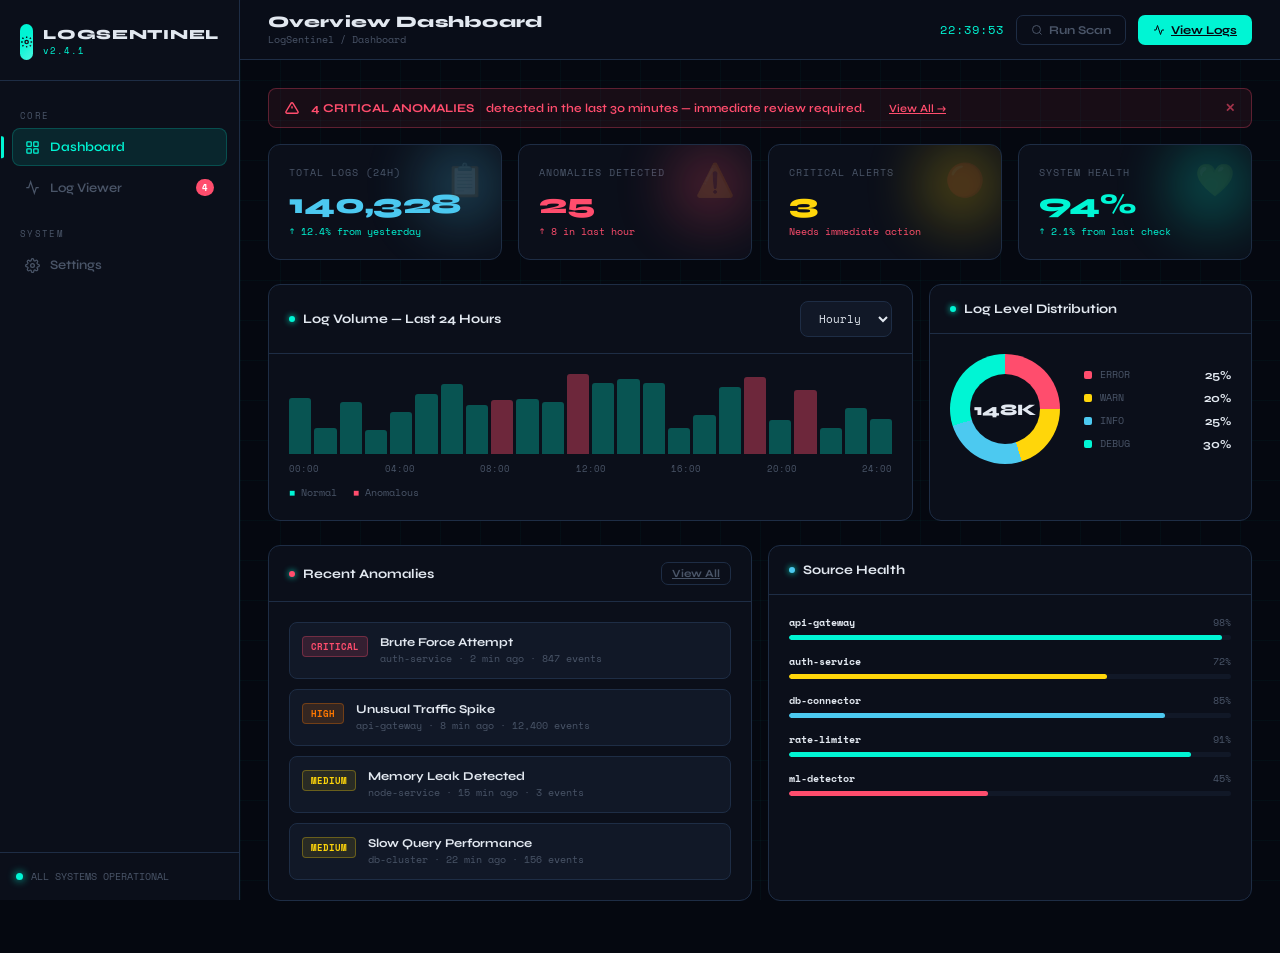
==== Frontend/Index.html @ 2649eaef "log-sentinelI" ====
<!DOCTYPE html>
<html lang="en">
<head>
  <meta charset="UTF-8" />
  <meta name="viewport" content="width=device-width, initial-scale=1.0" />
  <title>LogSentinel — Dashboard</title>
  <link rel="stylesheet" href="Css/style.css" />
</head>
<body>

<div class="app-shell">

  <!-- ═══════════════ SIDEBAR ═══════════════ -->
  <aside class="sidebar">
    <div class="sidebar-brand">
      <a class="brand-logo" href="index.html">
        <div class="brand-icon">
          <svg width="18" height="18" viewBox="0 0 24 24" fill="none" stroke="currentColor" stroke-width="2.5">
            <circle cx="12" cy="12" r="3"/>
            <path d="M12 2v3M12 19v3M4.22 4.22l2.12 2.12M17.66 17.66l2.12 2.12M2 12h3M19 12h3M4.22 19.78l2.12-2.12M17.66 6.34l2.12-2.12"/>
          </svg>
        </div>
        <div>
          <span class="brand-name">LogSentinel</span>
          <span class="brand-sub">v2.4.1 </span>
        </div>
      </a>
    </div>

    <nav class="sidebar-nav">
      <div class="nav-section-label">Core</div>

      <a class="nav-item active" href="index.html">
        <svg width="15" height="15" viewBox="0 0 24 24" fill="none" stroke="currentColor" stroke-width="2">
          <rect x="3" y="3" width="7" height="7" rx="1"/><rect x="14" y="3" width="7" height="7" rx="1"/>
          <rect x="3" y="14" width="7" height="7" rx="1"/><rect x="14" y="14" width="7" height="7" rx="1"/>
        </svg>
        Dashboard
      </a>

      <a class="nav-item" href="logs.html">
        <svg width="15" height="15" viewBox="0 0 24 24" fill="none" stroke="currentColor" stroke-width="2">
          <polyline points="22 12 18 12 15 21 9 3 6 12 2 12"/>
        </svg>
        Log Viewer
        <span class="nav-badge" id="anomaly-badge">4</span>
      </a>

      <div class="nav-section-label" style="margin-top:8px">System</div>

      <a class="nav-item" href="settings.html">
        <svg width="15" height="15" viewBox="0 0 24 24" fill="none" stroke="currentColor" stroke-width="2">
          <circle cx="12" cy="12" r="3"/>
          <path d="M19.4 15a1.65 1.65 0 00.33 1.82l.06.06a2 2 0 010 2.83 2 2 0 01-2.83 0l-.06-.06a1.65 1.65 0 00-1.82-.33 1.65 1.65 0 00-1 1.51V21a2 2 0 01-4 0v-.09A1.65 1.65 0 009 19.4a1.65 1.65 0 00-1.82.33l-.06.06a2 2 0 01-2.83-2.83l.06-.06A1.65 1.65 0 004.68 15a1.65 1.65 0 00-1.51-1H3a2 2 0 010-4h.09A1.65 1.65 0 004.6 9a1.65 1.65 0 00-.33-1.82l-.06-.06a2 2 0 012.83-2.83l.06.06A1.65 1.65 0 009 4.68a1.65 1.65 0 001-1.51V3a2 2 0 014 0v.09a1.65 1.65 0 001 1.51 1.65 1.65 0 001.82-.33l.06-.06a2 2 0 012.83 2.83l-.06.06A1.65 1.65 0 0019.4 9a1.65 1.65 0 001.51 1H21a2 2 0 010 4h-.09a1.65 1.65 0 00-1.51 1z"/>
        </svg>
        Settings
      </a>
    </nav>

    <div class="sidebar-footer">
      <div class="system-status">
        <div class="status-dot"></div>
        ALL SYSTEMS OPERATIONAL
      </div>
    </div>
  </aside>

  <!-- ═══════════════ MAIN ═══════════════ -->
  <div class="main">

    <header class="header">
      <div class="header-left">
        <div class="page-title">Overview Dashboard</div>
        <div class="page-breadcrumb">LogSentinel / Dashboard</div>
      </div>
      <div class="header-right">
        <div class="header-clock" id="clock">--:--:--</div>
        <button class="btn btn-ghost" id="scan-btn" onclick="triggerScan()">
          <svg width="12" height="12" viewBox="0 0 24 24" fill="none" stroke="currentColor" stroke-width="2">
            <circle cx="11" cy="11" r="8"/><line x1="21" y1="21" x2="16.65" y2="16.65"/>
          </svg>
          Run Scan
        </button>
        <a class="btn btn-primary" href="logs.html">
          <svg width="12" height="12" viewBox="0 0 24 24" fill="none" stroke="currentColor" stroke-width="2">
            <polyline points="22 12 18 12 15 21 9 3 6 12 2 12"/>
          </svg>
          View Logs
        </a>
      </div>
    </header>

    <div class="page-content">

      <!-- Critical Alert -->
      <div class="alert-strip danger" id="critical-alert">
        <svg width="14" height="14" viewBox="0 0 24 24" fill="none" stroke="currentColor" stroke-width="2.5">
          <path d="M10.29 3.86L1.82 18a2 2 0 001.71 3h16.94a2 2 0 001.71-3L13.71 3.86a2 2 0 00-3.42 0z"/>
          <line x1="12" y1="9" x2="12" y2="13"/><line x1="12" y1="17" x2="12.01" y2="17"/>
        </svg>
        <strong>4 CRITICAL ANOMALIES</strong> detected in the last 30 minutes — immediate review required.
        <a href="logs.html" style="margin-left:12px;color:inherit;font-size:11px;text-decoration:underline">View All →</a>
        <span style="margin-left:auto;cursor:pointer;opacity:0.6" onclick="this.parentElement.style.display='none'">✕</span>
      </div>

      <!-- Stats -->
      <div class="stats-grid">
        <div class="stat-card info">
          <div class="stat-label">Total Logs (24h)</div>
          <div class="stat-value" id="stat-total">0</div>
          <div class="stat-change up">↑ 12.4% from yesterday</div>
          <div class="stat-icon">📋</div>
        </div>
        <div class="stat-card danger">
          <div class="stat-label">Anomalies Detected</div>
          <div class="stat-value" id="stat-anomaly">0</div>
          <div class="stat-change down">↑ 8 in last hour</div>
          <div class="stat-icon">⚠️</div>
        </div>
        <div class="stat-card warning">
          <div class="stat-label">Critical Alerts</div>
          <div class="stat-value" id="stat-critical">0</div>
          <div class="stat-change down">Needs immediate action</div>
          <div class="stat-icon">🔴</div>
        </div>
        <div class="stat-card success">
          <div class="stat-label">System Health</div>
          <div class="stat-value" id="stat-health">--</div>
          <div class="stat-change up">↑ 2.1% from last check</div>
          <div class="stat-icon">💚</div>
        </div>
      </div>

      <!-- Volume chart + donut -->
      <div class="content-grid wide">
        <div class="panel">
          <div class="panel-header">
            <div class="panel-title">
              <span class="panel-title-dot"></span>
              Log Volume — Last 24 Hours
            </div>
            <select class="select-input" onchange="updateChart(this.value)">
              <option>Hourly</option>
              <option>6-Hour</option>
              <option>Daily</option>
            </select>
          </div>
          <div class="panel-body">
            <div class="mini-bar-chart" id="volume-chart"></div>
            <div class="chart-labels" id="chart-labels"></div>
            <div class="chart-legend">
              <span><span style="color:var(--accent)">■</span> Normal</span>
              <span><span style="color:var(--danger)">■</span> Anomalous</span>
            </div>
          </div>
        </div>

        <div class="panel">
          <div class="panel-header">
            <div class="panel-title">
              <span class="panel-title-dot"></span>
              Log Level Distribution
            </div>
          </div>
          <div class="panel-body">
            <div class="donut-wrap">
              <div class="donut" style="position:relative">
                <span class="donut-center">148K</span>
              </div>
              <div class="donut-legend">
                <div class="legend-item">
                  <div class="legend-dot" style="background:var(--danger)"></div>
                  <span class="legend-label">ERROR</span>
                  <span class="legend-val">25%</span>
                </div>
                <div class="legend-item">
                  <div class="legend-dot" style="background:var(--warning)"></div>
                  <span class="legend-label">WARN</span>
                  <span class="legend-val">20%</span>
                </div>
                <div class="legend-item">
                  <div class="legend-dot" style="background:var(--info)"></div>
                  <span class="legend-label">INFO</span>
                  <span class="legend-val">25%</span>
                </div>
                <div class="legend-item">
                  <div class="legend-dot" style="background:var(--success)"></div>
                  <span class="legend-label">DEBUG</span>
                  <span class="legend-val">30%</span>
                </div>
              </div>
            </div>
          </div>
        </div>
      </div>

      <!-- Anomaly list + Source health -->
      <div class="content-grid">
        <div class="panel">
          <div class="panel-header">
            <div class="panel-title">
              <span class="panel-title-dot" style="background:var(--danger)"></span>
              Recent Anomalies
            </div>
            <a class="btn btn-ghost" href="logs.html" style="font-size:11px;padding:4px 10px">View All</a>
          </div>
          <div class="panel-body">
            <div class="anomaly-list" id="dashboard-anomalies">
              <div style="color:var(--muted);font-size:12px;text-align:center;padding:20px">Loading…</div>
            </div>
          </div>
        </div>

        <div class="panel">
          <div class="panel-header">
            <div class="panel-title">
              <span class="panel-title-dot" style="background:var(--info)"></span>
              Source Health
            </div>
          </div>
          <div class="panel-body">
            <div class="progress-list" id="source-health"></div>
          </div>
        </div>
      </div>

    </div><!-- /page-content -->
  </div><!-- /main -->
</div><!-- /app-shell -->

<div class="toast-container" id="toast-container"></div>

<script src="Javascript/api.js"></script>
<script src="Javascript/dashboard.js"></script>
<script src="Javascript/logs.js"></script>
</body>
</html>
---- Frontend/Css/style.css ----
@import url('https://fonts.googleapis.com/css2?family=Space+Mono:wght@400;700&family=Syne:wght@400;600;700;800&display=swap');

:root {
  --bg: #050810;
  --surface: #0b0f1a;
  --surface2: #111827;
  --border: #1e2d45;
  --accent: #00f5d4;
  --accent2: #ff4d6d;
  --text: #e2e8f0;
  --muted: #4a5568;
  --danger: #ff4d6d;
  --warning: #ffd60a;
  --success: #00f5d4;
  --info: #4cc9f0;
  --glow: 0 0 20px rgba(0,245,212,0.15);
  --glow-danger: 0 0 20px rgba(255,77,109,0.2);
  --sidebar-w: 240px;
  --header-h: 60px;
}

*, *::before, *::after { box-sizing: border-box; margin: 0; padding: 0; }

body {
  font-family: 'Syne', sans-serif;
  background: var(--bg);
  color: var(--text);
  min-height: 100vh;
  overflow-x: hidden;
}

body::before {
  content: '';
  position: fixed; inset: 0;
  background-image:
    linear-gradient(rgba(0,245,212,0.03) 1px, transparent 1px),
    linear-gradient(90deg, rgba(0,245,212,0.03) 1px, transparent 1px);
  background-size: 40px 40px;
  pointer-events: none; z-index: 0;
}

body::after {
  content: '';
  position: fixed; top: -50%; left: -20%;
  width: 600px; height: 600px;
  background: radial-gradient(circle, rgba(0,245,212,0.04) 0%, transparent 70%);
  pointer-events: none; z-index: 0;
  animation: pulse-bg 8s ease-in-out infinite alternate;
}

@keyframes pulse-bg { 0%{transform:translate(0,0)} 100%{transform:translate(10%,10%)} }

.app-shell { display: flex; min-height: 100vh; position: relative; z-index: 1; }

/* SIDEBAR */
.sidebar {
  width: var(--sidebar-w);
  background: var(--surface);
  border-right: 1px solid var(--border);
  display: flex; flex-direction: column;
  position: fixed; top: 0; left: 0;
  height: 100vh; z-index: 100;
}

.sidebar-brand { padding: 24px 20px 20px; border-bottom: 1px solid var(--border); }

.brand-logo { display: flex; align-items: center; gap: 10px; text-decoration: none; }

.brand-icon {
  width: 36px; height: 36px;
  background: var(--accent); border-radius: 8px;
  display: flex; align-items: center; justify-content: center;
  position: relative; overflow: hidden;
}
.brand-icon::before {
  content: ''; position: absolute; inset: 0;
  background: linear-gradient(135deg, transparent 40%, rgba(255,255,255,0.3));
}
.brand-icon svg { color: var(--bg); }

.brand-name { font-size: 14px; font-weight: 800; color: var(--text); letter-spacing: 0.05em; text-transform: uppercase; line-height: 1; display: block; }
.brand-sub  { font-family: 'Space Mono', monospace; font-size: 9px; color: var(--accent); letter-spacing: 0.1em; margin-top: 2px; display: block; }

.sidebar-nav { flex: 1; padding: 16px 12px; overflow-y: auto; }

.nav-section-label {
  font-family: 'Space Mono', monospace; font-size: 9px;
  letter-spacing: 0.15em; color: var(--muted);
  text-transform: uppercase; padding: 12px 8px 6px;
}

.nav-item {
  display: flex; align-items: center; gap: 10px;
  padding: 10px 12px; border-radius: 8px; margin-bottom: 2px;
  cursor: pointer; transition: all 0.2s;
  font-size: 13px; font-weight: 600; color: var(--muted);
  text-decoration: none; position: relative;
  border: 1px solid transparent;
}
.nav-item:hover { background: rgba(0,245,212,0.05); color: var(--text); border-color: var(--border); }
.nav-item.active { background: rgba(0,245,212,0.1); color: var(--accent); border-color: rgba(0,245,212,0.2); }
.nav-item.active::before {
  content: ''; position: absolute;
  left: -12px; top: 50%; transform: translateY(-50%);
  width: 3px; height: 60%;
  background: var(--accent); border-radius: 0 2px 2px 0;
}

.nav-badge {
  margin-left: auto;
  background: var(--accent2); color: #fff;
  font-family: 'Space Mono', monospace;
  font-size: 9px; font-weight: 700;
  padding: 2px 6px; border-radius: 10px;
  animation: badge-pulse 2s ease-in-out infinite;
}
@keyframes badge-pulse { 0%,100%{opacity:1} 50%{opacity:.6} }

.sidebar-footer { padding: 16px; border-top: 1px solid var(--border); }
.system-status { display: flex; align-items: center; gap: 8px; font-family: 'Space Mono', monospace; font-size: 10px; color: var(--muted); }
.status-dot { width: 7px; height: 7px; border-radius: 50%; background: var(--success); box-shadow: 0 0 8px var(--success); animation: dot-blink 1.5s ease-in-out infinite; }
@keyframes dot-blink { 0%,100%{opacity:1} 50%{opacity:.3} }

/* MAIN */
.main { margin-left: var(--sidebar-w); flex: 1; display: flex; flex-direction: column; min-height: 100vh; }

.header {
  height: var(--header-h);
  background: rgba(11,15,26,0.85); backdrop-filter: blur(12px);
  border-bottom: 1px solid var(--border);
  display: flex; align-items: center; justify-content: space-between;
  padding: 0 28px; position: sticky; top: 0; z-index: 50;
}
.page-title { font-size: 16px; font-weight: 800; color: var(--text); letter-spacing: 0.02em; }
.page-breadcrumb { font-family: 'Space Mono', monospace; font-size: 10px; color: var(--muted); margin-top: 1px; }
.header-right { display: flex; align-items: center; gap: 12px; }
.header-clock { font-family: 'Space Mono', monospace; font-size: 12px; color: var(--accent); letter-spacing: 0.08em; }

/* BUTTONS */
.btn { display: inline-flex; align-items: center; gap: 6px; padding: 7px 14px; border-radius: 7px; font-family: 'Syne', sans-serif; font-size: 12px; font-weight: 700; cursor: pointer; border: 1px solid transparent; transition: all 0.2s; }
.btn-primary { background: var(--accent); color: var(--bg); }
.btn-primary:hover { background: #00dfc0; box-shadow: var(--glow); transform: translateY(-1px); }
.btn-ghost { background: transparent; color: var(--muted); border-color: var(--border); }
.btn-ghost:hover { color: var(--text); border-color: var(--accent); }
.btn-danger { background: rgba(255,77,109,0.1); color: var(--danger); border-color: rgba(255,77,109,0.3); }
.btn-danger:hover { background: var(--danger); color: #fff; box-shadow: var(--glow-danger); }

/* PAGE CONTENT */
.page-content { padding: 28px; flex: 1; }

/* STATS */
.stats-grid { display: grid; grid-template-columns: repeat(4,1fr); gap: 16px; margin-bottom: 24px; }

.stat-card {
  background: var(--surface); border: 1px solid var(--border);
  border-radius: 12px; padding: 20px;
  position: relative; overflow: hidden;
  transition: border-color 0.2s, box-shadow 0.2s;
}
.stat-card:hover { border-color: rgba(0,245,212,0.25); box-shadow: var(--glow); }
.stat-card::before { content: ''; position: absolute; top: 0; right: 0; width: 80px; height: 80px; border-radius: 50%; filter: blur(30px); opacity: 0.3; }
.stat-card.danger::before  { background: var(--danger); }
.stat-card.warning::before { background: var(--warning); }
.stat-card.success::before { background: var(--success); }
.stat-card.info::before    { background: var(--info); }

.stat-label { font-family: 'Space Mono', monospace; font-size: 10px; color: var(--muted); letter-spacing: 0.1em; text-transform: uppercase; margin-bottom: 10px; }
.stat-value { font-size: 28px; font-weight: 800; line-height: 1; margin-bottom: 6px; }
.stat-card.danger .stat-value  { color: var(--danger); }
.stat-card.warning .stat-value { color: var(--warning); }
.stat-card.success .stat-value { color: var(--success); }
.stat-card.info .stat-value    { color: var(--info); }
.stat-change { font-family: 'Space Mono', monospace; font-size: 10px; color: var(--muted); }
.stat-change.up   { color: var(--success); }
.stat-change.down { color: var(--danger); }
.stat-icon { position: absolute; top: 16px; right: 16px; opacity: 0.1; font-size: 32px; }

/* PANELS */
.content-grid { display: grid; grid-template-columns: 1fr 1fr; gap: 16px; margin-bottom: 24px; }
.content-grid.wide { grid-template-columns: 2fr 1fr; }
.panel { background: var(--surface); border: 1px solid var(--border); border-radius: 12px; overflow: hidden; }
.panel-header { display: flex; align-items: center; justify-content: space-between; padding: 16px 20px; border-bottom: 1px solid var(--border); }
.panel-title { font-size: 13px; font-weight: 700; color: var(--text); display: flex; align-items: center; gap: 8px; }
.panel-title-dot { width: 6px; height: 6px; border-radius: 50%; background: var(--accent); box-shadow: 0 0 6px var(--accent); }
.panel-body { padding: 20px; }

/* CHARTS */
.mini-bar-chart { display: flex; align-items: flex-end; gap: 3px; height: 80px; }
.bar { flex: 1; border-radius: 3px 3px 0 0; background: rgba(0,245,212,0.3); transition: background 0.2s; min-height: 4px; cursor: pointer; }
.bar:hover { background: var(--accent); }
.bar.danger { background: rgba(255,77,109,0.4); }
.bar.danger:hover { background: var(--danger); }
.chart-labels { display: flex; justify-content: space-between; margin-top: 8px; font-family: 'Space Mono', monospace; font-size: 9px; color: var(--muted); }
.chart-legend { display: flex; gap: 16px; margin-top: 10px; }
.chart-legend span { font-family: 'Space Mono', monospace; font-size: 10px; color: var(--muted); }

/* DONUT */
.donut-wrap { display: flex; align-items: center; gap: 24px; }
.donut { width: 110px; height: 110px; border-radius: 50%; flex-shrink: 0; position: relative; background: conic-gradient(var(--danger) 0deg 90deg, var(--warning) 90deg 162deg, var(--info) 162deg 252deg, var(--success) 252deg 360deg); }
.donut::after { content: ''; position: absolute; inset: 20px; background: var(--surface); border-radius: 50%; }
.donut-center { position: absolute; inset: 0; display: flex; align-items: center; justify-content: center; z-index: 1; font-size: 16px; font-weight: 800; color: var(--text); }
.donut-legend { flex: 1; display: flex; flex-direction: column; gap: 8px; }
.legend-item { display: flex; align-items: center; gap: 8px; font-size: 11px; }
.legend-dot { width: 8px; height: 8px; border-radius: 2px; flex-shrink: 0; }
.legend-label { color: var(--muted); font-family: 'Space Mono', monospace; font-size: 10px; flex: 1; }
.legend-val { color: var(--text); font-weight: 700; font-size: 12px; }

/* ANOMALIES */
.anomaly-list { display: flex; flex-direction: column; gap: 10px; }
.anomaly-item { display: flex; align-items: flex-start; gap: 12px; padding: 12px; background: var(--surface2); border-radius: 8px; border: 1px solid var(--border); transition: border-color 0.2s; }
.anomaly-item:hover { border-color: rgba(255,77,109,0.3); }
.anomaly-severity { font-family: 'Space Mono', monospace; font-size: 9px; font-weight: 700; padding: 3px 8px; border-radius: 4px; flex-shrink: 0; margin-top: 1px; }
.sev-critical { background: rgba(255,77,109,0.15); color: var(--danger);  border: 1px solid rgba(255,77,109,0.3); }
.sev-high     { background: rgba(255,120,0,0.15);  color: #ff7800;        border: 1px solid rgba(255,120,0,0.3); }
.sev-medium   { background: rgba(255,214,10,0.1);  color: var(--warning); border: 1px solid rgba(255,214,10,0.3); }
.sev-low      { background: rgba(76,201,240,0.1);  color: var(--info);    border: 1px solid rgba(76,201,240,0.3); }
.anomaly-info { flex: 1; }
.anomaly-name { font-size: 12px; font-weight: 700; color: var(--text); margin-bottom: 2px; }
.anomaly-meta { font-family: 'Space Mono', monospace; font-size: 10px; color: var(--muted); }

/* PROGRESS */
.progress-list { display: flex; flex-direction: column; gap: 14px; }
.progress-label { display: flex; justify-content: space-between; font-size: 11px; margin-bottom: 5px; }
.progress-label span:first-child { color: var(--text); font-weight: 600; font-family: 'Space Mono', monospace; font-size: 10px; }
.progress-label span:last-child  { font-family: 'Space Mono', monospace; color: var(--muted); font-size: 10px; }
.progress-bar  { height: 5px; background: var(--surface2); border-radius: 3px; overflow: hidden; }
.progress-fill { height: 100%; border-radius: 3px; transition: width 1s ease; }

/* TABLE */
.data-table { width: 100%; border-collapse: collapse; font-size: 12px; }
.data-table th { font-family: 'Space Mono', monospace; font-size: 9px; letter-spacing: 0.1em; text-transform: uppercase; color: var(--muted); padding: 10px 14px; text-align: left; border-bottom: 1px solid var(--border); }
.data-table td { padding: 10px 14px; border-bottom: 1px solid rgba(30,45,69,0.4); color: var(--text); vertical-align: middle; }
.data-table tr:hover td { background: rgba(0,245,212,0.03); }
.data-table tr:last-child td { border-bottom: none; }

/* PILLS */
.pill { display: inline-block; font-family: 'Space Mono', monospace; font-size: 9px; font-weight: 700; padding: 2px 8px; border-radius: 10px; letter-spacing: 0.05em; }
.pill-success { background: rgba(0,245,212,0.1);  color: var(--success); border: 1px solid rgba(0,245,212,0.3); }
.pill-danger  { background: rgba(255,77,109,0.1); color: var(--danger);  border: 1px solid rgba(255,77,109,0.3); }
.pill-warning { background: rgba(255,214,10,0.1); color: var(--warning); border: 1px solid rgba(255,214,10,0.3); }
.pill-info    { background: rgba(76,201,240,0.1); color: var(--info);    border: 1px solid rgba(76,201,240,0.3); }

/* FILTERS */
.filter-bar { display: flex; gap: 10px; margin-bottom: 16px; flex-wrap: wrap; }
.search-input { flex: 1; min-width: 200px; background: var(--surface2); border: 1px solid var(--border); border-radius: 8px; padding: 8px 14px; color: var(--text); font-family: 'Space Mono', monospace; font-size: 12px; outline: none; transition: border-color 0.2s; }
.search-input::placeholder { color: var(--muted); }
.search-input:focus { border-color: var(--accent); }
.select-input { background: var(--surface2); border: 1px solid var(--border); border-radius: 8px; padding: 8px 14px; color: var(--text); font-family: 'Space Mono', monospace; font-size: 11px; outline: none; cursor: pointer; }
.select-input:focus { border-color: var(--accent); }

/* ALERT */
.alert-strip { display: flex; align-items: center; gap: 12px; padding: 12px 16px; border-radius: 8px; margin-bottom: 16px; font-size: 12px; font-weight: 600; }
.alert-strip.danger  { background: rgba(255,77,109,0.08); border: 1px solid rgba(255,77,109,0.3); color: var(--danger); }
.alert-strip.warning { background: rgba(255,214,10,0.06);  border: 1px solid rgba(255,214,10,0.3); color: var(--warning); }

/* LOG FEED */
.log-feed { font-family: 'Space Mono', monospace; font-size: 11px; max-height: 300px; overflow-y: auto; scrollbar-width: thin; scrollbar-color: var(--border) transparent; }
.log-entry { display: grid; grid-template-columns: 70px 55px 120px 1fr; gap: 8px; padding: 5px 0; border-bottom: 1px solid rgba(30,45,69,0.4); align-items: baseline; animation: log-in 0.3s ease; }
@keyframes log-in { from{opacity:0;transform:translateX(-6px)} to{opacity:1;transform:translateX(0)} }
.log-time   { color: var(--muted); font-size: 10px; }
.log-level  { font-weight: 700; font-size: 10px; }
.log-level.ERROR { color: var(--danger); }
.log-level.WARN  { color: var(--warning); }
.log-level.INFO  { color: var(--info); }
.log-level.DEBUG { color: var(--muted); }
.log-source { color: var(--accent); opacity: 0.8; font-size: 10px; overflow: hidden; text-overflow: ellipsis; white-space: nowrap; }
.log-msg    { color: var(--text); opacity: 0.8; font-size: 10px; overflow: hidden; text-overflow: ellipsis; white-space: nowrap; }

/* TOAST */
.toast-container { position: fixed; bottom: 24px; right: 24px; z-index: 9999; display: flex; flex-direction: column; gap: 8px; }
.toast { background: var(--surface2); border: 1px solid var(--border); border-radius: 10px; padding: 12px 16px; min-width: 260px; display: flex; gap: 10px; align-items: flex-start; box-shadow: 0 8px 32px rgba(0,0,0,0.5); animation: toast-in 0.3s ease; }
@keyframes toast-in { from{opacity:0;transform:translateX(20px)} to{opacity:1;transform:translateX(0)} }
.toast-icon  { font-size: 16px; }
.toast-title { font-size: 12px; font-weight: 700; color: var(--text); }
.toast-msg   { font-family: 'Space Mono', monospace; font-size: 10px; color: var(--muted); margin-top: 2px; }

::-webkit-scrollbar { width: 5px; }
::-webkit-scrollbar-track { background: transparent; }
::-webkit-scrollbar-thumb { background: var(--border); border-radius: 3px; }

@media (max-width: 1100px) { .stats-grid{grid-template-columns:repeat(2,1fr)} .content-grid,.content-grid.wide{grid-template-columns:1fr} }
@media (max-width: 768px)  { .sidebar{transform:translateX(-100%)} .main{margin-left:0} }
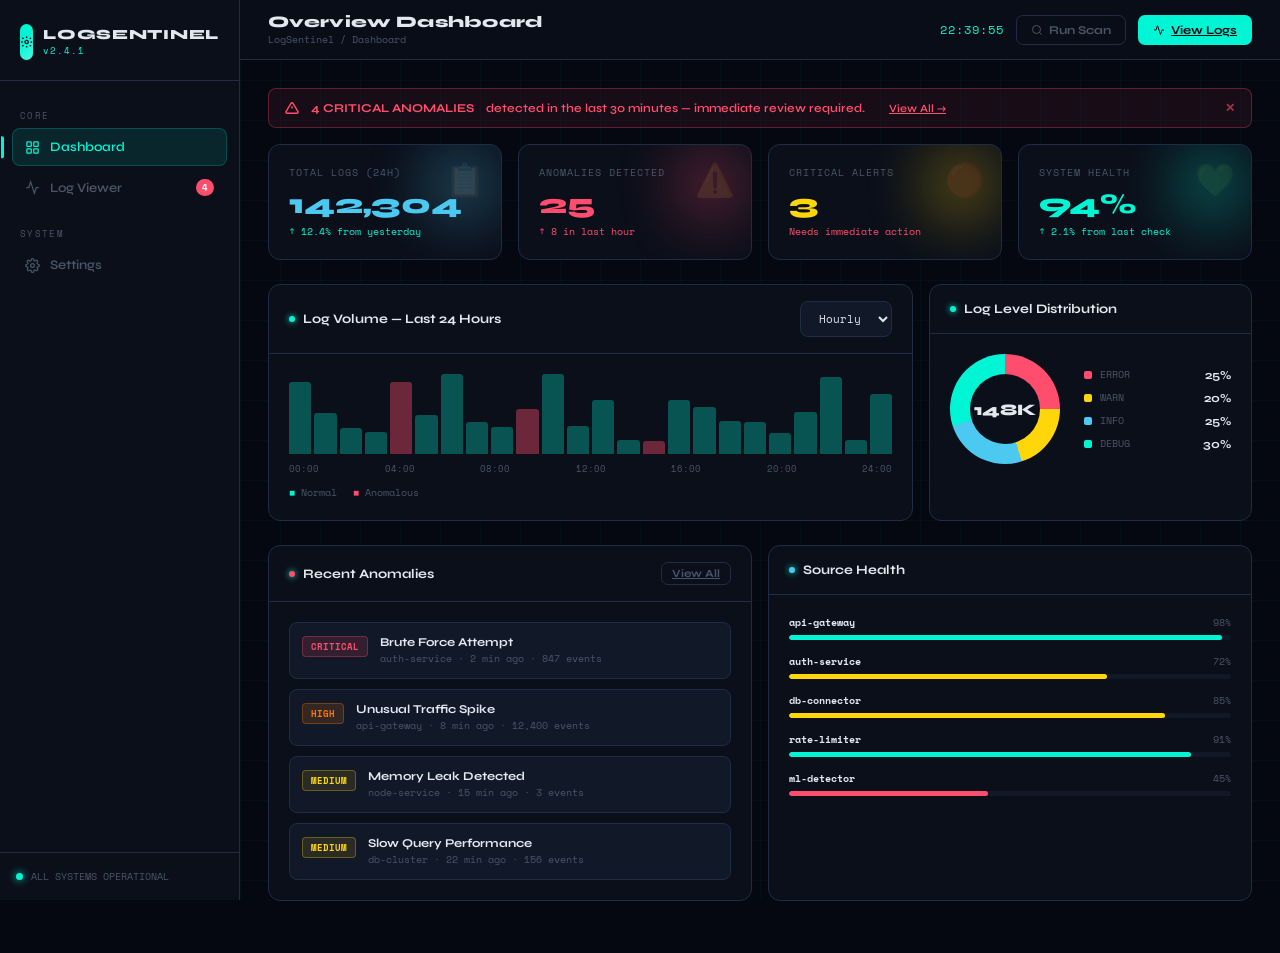
==== commit e223fd27: "re-add frontend files" ====
--- a/Frontend/Index.html
+++ b/Frontend/Index.html
@@ -218,7 +218,7 @@
               Source Health
             </div>
           </div>
-          <div class="panel-body">
+          <div class="panel-body"> 
             <div class="progress-list" id="source-health"></div>
           </div>
         </div>
